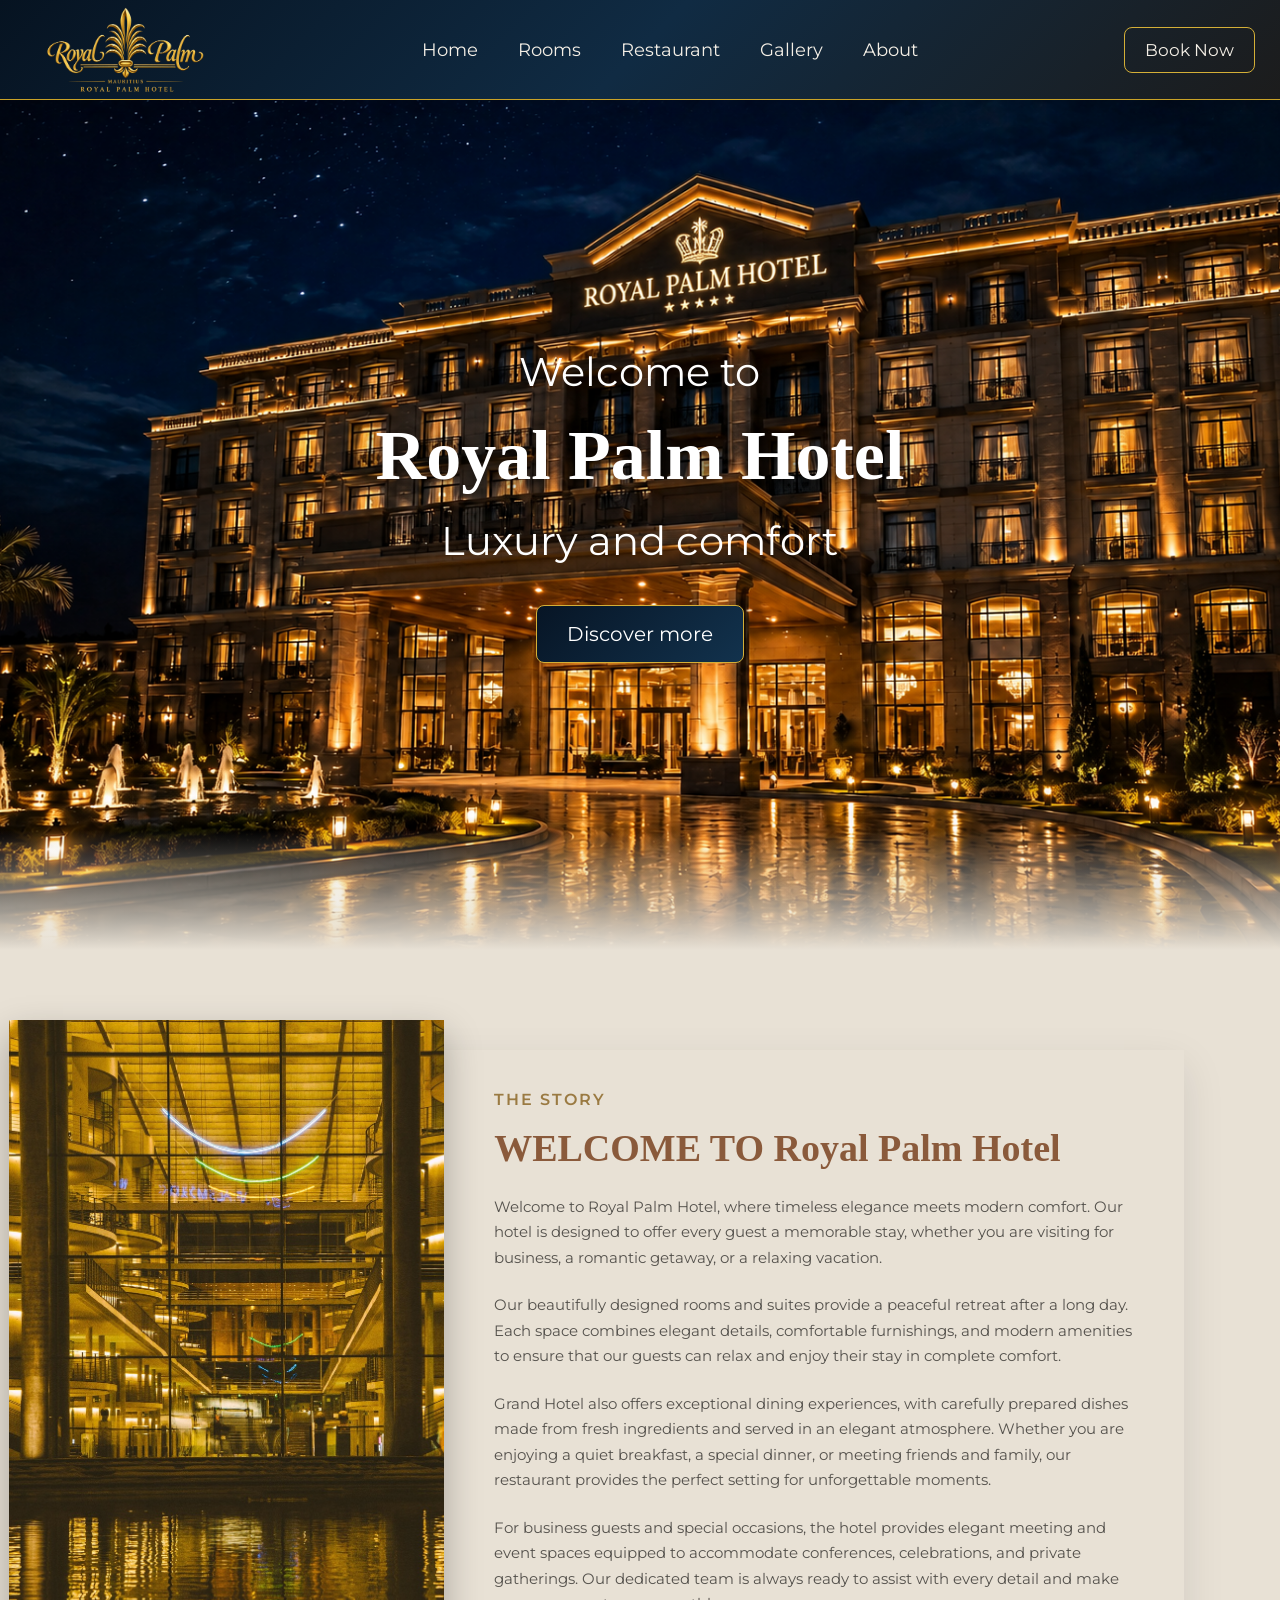
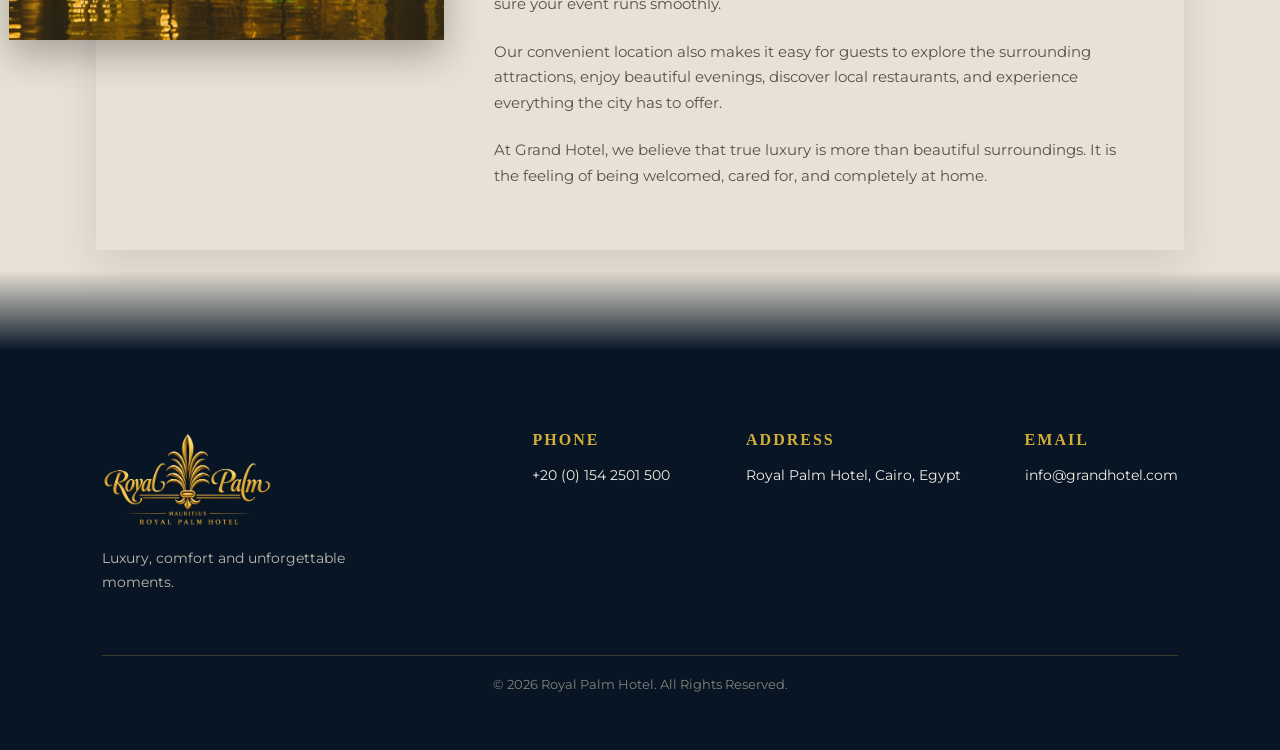
==== index.html @ 549cdb13 "Add files via upload" ====
<!DOCTYPE html>
<html lang="en">

<head>
    <meta charset="UTF-8">
    <meta name="viewport" content="width=device-width, initial-scale=1.0">
<link rel="icon" type="image/png" href="images/Main-image.png">
    
    <link rel="stylesheet"
        href="https://cdnjs.cloudflare.com/ajax/libs/font-awesome/6.5.2/css/all.min.css">
        <link rel="preconnect" href="https://fonts.googleapis.com">
<link rel="preconnect" href="https://fonts.gstatic.com" crossorigin>
<link href="https://fonts.googleapis.com/css2?family=Montserrat:wght@400;500;600;700&display=swap" rel="stylesheet">

    <title>Royal Palm Hotel</title>

    <link href="style.css" rel="stylesheet">
</head>

<body>

    <header>

        <div class="Main-image">

           <img src="images/Main-image.png" alt="Main image">

        </div>


    <nav>
        <a href="index.html">Home</a>
        <a href="restaurant.html">Rooms</a>
        <a href="restaurant.html">Restaurant</a>
        <a href="restaurant.html">Gallery</a>
        <a href="restaurant.html">About</a>
    </nav>
<button type="button" onclick="location.href='restaurant.html'">
    Book Now
</button>

    </header>


    
    <div id="cartBox" class="cart-box">

        

    </div>


    
    <main>

       <section class="hero">
       
    <div class="hero-content">
        <div class="h1">
        <p>Welcome to</p>
        <h1> Royal Palm Hotel</h1>
        <p>Luxury and comfort</p>

        <button  onclick="location.href='restaurant.html'" >Discover more</button>
        </div>
       

    </div>
    </section>

    <section class="ABOUT-HOTEL">

        <img src="images/abute.jpg"  class="about-image" >

        <div  class="ABOUT">
            

              <span>THE STORY</span>

        <h2>
            WELCOME TO Royal Palm Hotel
        </h2>

        <p>
            Welcome to Royal Palm Hotel, where timeless elegance meets modern
            comfort. Our hotel is designed to offer every guest a memorable
            stay, whether you are visiting for business, a romantic getaway,
            or a relaxing vacation.
        </p>

        <p>
            Our beautifully designed rooms and suites provide a peaceful
            retreat after a long day. Each space combines elegant details,
            comfortable furnishings, and modern amenities to ensure that our
            guests can relax and enjoy their stay in complete comfort.
        </p>

        <p>
            Grand Hotel also offers exceptional dining experiences, with
            carefully prepared dishes made from fresh ingredients and served
            in an elegant atmosphere. Whether you are enjoying a quiet
            breakfast, a special dinner, or meeting friends and family,
            our restaurant provides the perfect setting for unforgettable
            moments.
        </p>

        <p>
            For business guests and special occasions, the hotel provides
            elegant meeting and event spaces equipped to accommodate
            conferences, celebrations, and private gatherings. Our dedicated
            team is always ready to assist with every detail and make sure
            your event runs smoothly.
        </p>

        <p>
            Our convenient location also makes it easy for guests to explore
            the surrounding attractions, enjoy beautiful evenings, discover
            local restaurants, and experience everything the city has to
            offer.
        </p>

        <p>
            At Grand Hotel, we believe that true luxury is more than beautiful
            surroundings. It is the feeling of being welcomed, cared for,
            and completely at home.
        </p>


        </div>

    </section>

    </main>

   <footer>

    <div class="footer-content">

        <div class="footer-brand">
            <img src="images/Main-image.png" alt="Grand Hotel">

            <p>
                Luxury, comfort and unforgettable moments.
            </p>
        </div>


        <div class="footer-info">

            <div class="footer-item">
                <h3>PHONE</h3>
                <p>+20 (0) 154 2501 500</p>
            </div>

            <div class="footer-item">
                <h3>ADDRESS</h3>
                <p>Royal Palm Hotel, Cairo, Egypt</p>
            </div>

            <div class="footer-item">
                <h3>EMAIL</h3>
                <p>info@grandhotel.com</p>
            </div>

        </div>

    </div>


    <div class="footer-bottom">
        <p>© 2026 Royal Palm Hotel. All Rights Reserved.</p>
    </div>

</footer>


    <script src="script.js"></script>

</body>

</html>
---- style.css ----
* {
    margin: 0;
    padding: 0;
    box-sizing: border-box;
    font-family: 'Montserrat', sans-serif;
}

body {
    background: #E8E1D5;
    color: #071525;
}


/* =========================
   HEADER
========================= */

header {
    display: flex;
    align-items: center;
    justify-content: space-between;

    width: 100%;
    height: 100px;

    padding: 10px 25px;

    background: linear-gradient(
        135deg,
        #061321,
        #102B43,
        #1C1C1C
    );

    border-bottom: 1px solid #C9A227;
}

.Main-image img {
    width: 160px;
    display: block;
    margin: 0 10px 0 20px;
}

header nav {
    display: flex;
    align-items: center;

    padding: 10px;
    gap: 40px;
}

header nav a {
    color: #F4EFE6;
    text-decoration: none;

    font-size: 18px;

    transition: all 0.3s ease;
}

header nav a:hover {
    color: #D4AF37;
    transform: translateY(-3px);
}

header button {
    border: 1px solid #D4AF37;

    background: transparent;

    color: #F4EFE6;

    font-size: 17px;

    padding: 12px 20px;

    border-radius: 8px;

    transition: all 0.3s ease;
}

header button:hover {
    background: #D4AF37;
    color: #071525;

    transform: translateY(-3px);
}


/* =========================
   HERO
========================= */

.hero {
    position: relative;

    display: flex;
    flex-direction: column;
    align-items: center;
    justify-content: center;

    width: 100%;
    height: 850px;

    color: #FFFFFF;

    text-align: center;

    background-image: url(images/hotel3.png);

    background-size: cover;
    background-position: center center;
    background-repeat: no-repeat;

    font-size: 40px;

    overflow: hidden;
}


/* انتقال من الـHero للـAbout */

.hero::after {
    content: "";

    position: absolute;

    bottom: 0;
    left: 0;

    width: 100%;
    height: 120px;

    background: linear-gradient(
        to bottom,
        transparent,
        #E8E1D5
    );

    pointer-events: none;
}


.hero h1 {
    position: relative;
    z-index: 2;

    color: #FFFFFF;

    font-family: Georgia, serif;

    font-size: 70px;

    margin: 20px;

    text-shadow:
        0 3px 15px rgba(0, 0, 0, 0.8);

    transition:
        color 0.5s ease,
        transform 0.3s ease;
}

.hero h1:hover {
    color: #D4AF37;

    transform: translateY(-5px);
}


.hero button {
    position: relative;
    z-index: 2;

    border: 1px solid #D4AF37;

    background: linear-gradient(
        135deg,
        #071525,
        #12324D
    );

    color: #FFFFFF;

    font-size: 20px;

    padding: 16px 30px;

    border-radius: 8px;

    margin: 40px;

    transition: all 0.3s ease;
}

.hero button:hover {
    background: #D4AF37;

    color: #071525;

    transform: translateY(-5px);
}


/* =========================
   ABOUT
========================= */

.ABOUT-HOTEL {
    position: relative;

    width: 85%;
    min-height: 600px;

    margin: 100px auto;

    /*
       لون دافئ بين الأبيض والبيج
       عشان يربط الـHero بالـFooter
    */
    background: #E8E1D5;

    box-shadow:
        0 15px 40px rgba(7, 21, 37, 0.10);
}


.about-image {
    position: absolute;

    width: 40%;
    height: 620px;

    left: -8%;
    top: -30px;

    object-fit: cover;

    box-shadow:
        0 15px 35px rgba(0, 0, 0, 0.28);
}


.ABOUT {
    margin-left: 32%;

    padding: 40px 50px;
}


.ABOUT span {
    display: block;

    margin-bottom: 20px;

    color: #9A7A42;

    font-size: 16px;

    font-weight: 600;

    letter-spacing: 2px;
}


.ABOUT h2 {
    margin-bottom: 25px;

    color: #8A5A3B;

    font-family: Georgia, serif;

    font-size: 38px;

    line-height: 1.05;
}


.ABOUT p {
    margin-bottom: 22px;

    color: #55524D;

    font-size: 15px;

    line-height: 1.7;
}


/* =========================
   FOOTER
========================= */

footer {
    width: 100%;
    min-height: 360px;

    padding: 70px 8% 25px;

    background: linear-gradient(
        135deg,
        #061321,
        #102B43,
        #151515
    );

    border-top: 1px solid #D4AF37;

    color: #F4EFE6;
}


/* =========================
   FOOTER CONTENT
========================= */

.footer-content {
    width: 100%;
    max-width: 1200px;

    margin: 0 auto;

    display: flex;
    align-items: flex-start;
    justify-content: space-between;

    gap: 80px;
}


/* =========================
   LOGO
========================= */

.footer-brand {
    width: 30%;
}

.footer-brand img {
    width: 170px;
    height: auto;

    display: block;

    margin-bottom: 25px;
}

.footer-brand p {
    max-width: 250px;

    color: #aaa9a3;

    font-size: 14px;

    line-height: 1.7;
}


/* =========================
   INFORMATION
========================= */

footer {
    position: relative;

    width: 100%;
    min-height: 400px;

    padding: 80px 8% 30px;

    background: #071525;

    color: #F4EFE6;

    border-top: 1px solid #D4AF37;
}


/* انتقال ناعم من لون الـAbout إلى الفوتر */

footer::before {
    content: "";

    position: absolute;

    top: -80px;
    left: 0;

    width: 100%;
    height: 80px;

    background: linear-gradient(
        to bottom,
        rgba(232, 225, 213, 0),
        #071525
    );

    pointer-events: none;
}


/* =========================
   FOOTER CONTENT
========================= */

.footer-content {
    position: relative;
    z-index: 2;

    width: 100%;
    max-width: 1200px;

    margin: 0 auto;

    display: flex;

    align-items: flex-start;

    justify-content: space-between;

    gap: 80px;
}


/* =========================
   LOGO
========================= */

.footer-brand {
    width: 30%;
}

.footer-brand img {
    width: 170px;
    height: auto;

    display: block;

    margin-bottom: 20px;
}

.footer-brand p {
    max-width: 250px;

    color: #BDB8AF;

    font-size: 14px;

    line-height: 1.7;
}


/* =========================
   INFORMATION
========================= */

.footer-info {
    width: 60%;

    display: flex;

    justify-content: space-between;

    gap: 50px;
}


.footer-item {
    min-width: 150px;
}


.footer-item h3 {
    margin-bottom: 15px;

    color: #D4AF37;

    font-family: Georgia, serif;

    font-size: 16px;

    letter-spacing: 2px;
}


.footer-item p {
    color: #F4EFE6;

    font-size: 14px;

    line-height: 1.7;
}


/* =========================
   COPYRIGHT
========================= */

.footer-bottom {
    position: relative;
    z-index: 2;

    width: 100%;
    max-width: 1200px;

    margin: 60px auto 0;

    padding-top: 20px;

    text-align: center;

    border-top: 1px solid rgba(212, 175, 55, 0.25);
}


.footer-bottom p {
    color: #85827C;

    font-size: 13px;
}
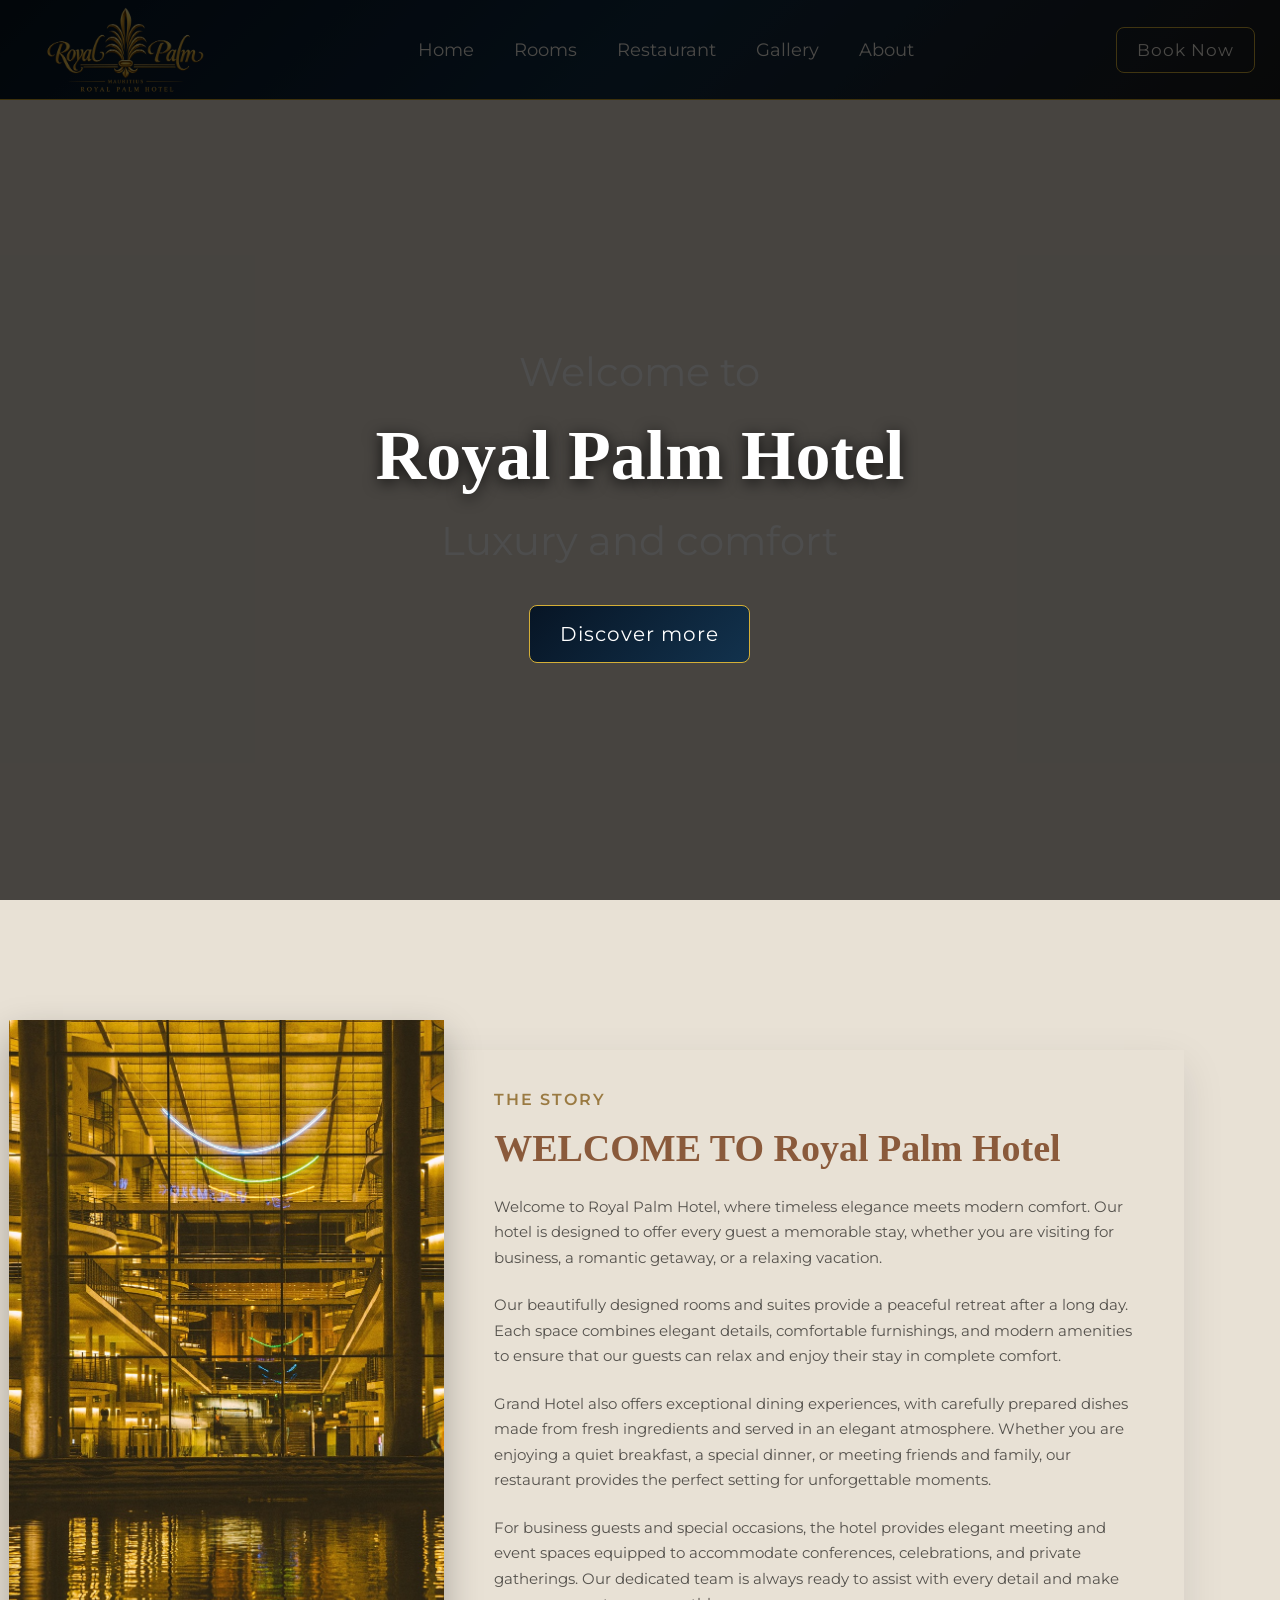
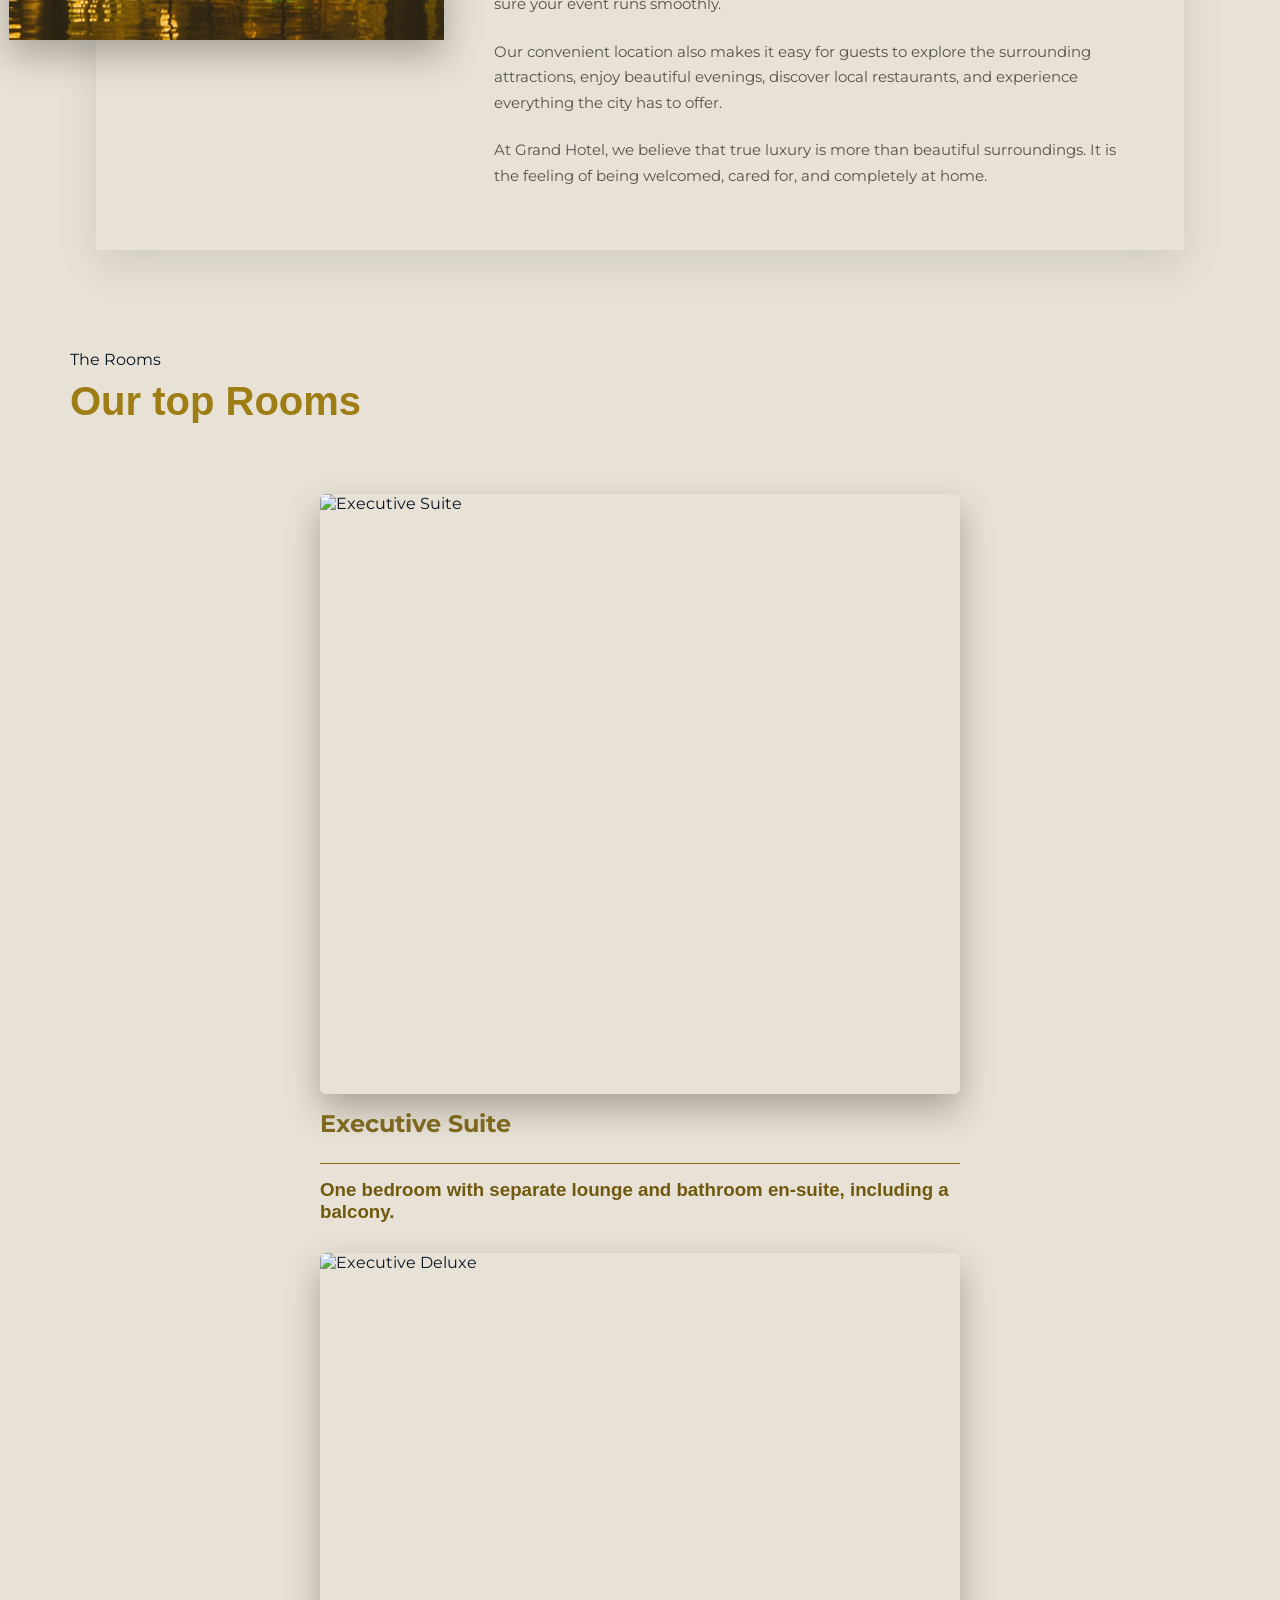
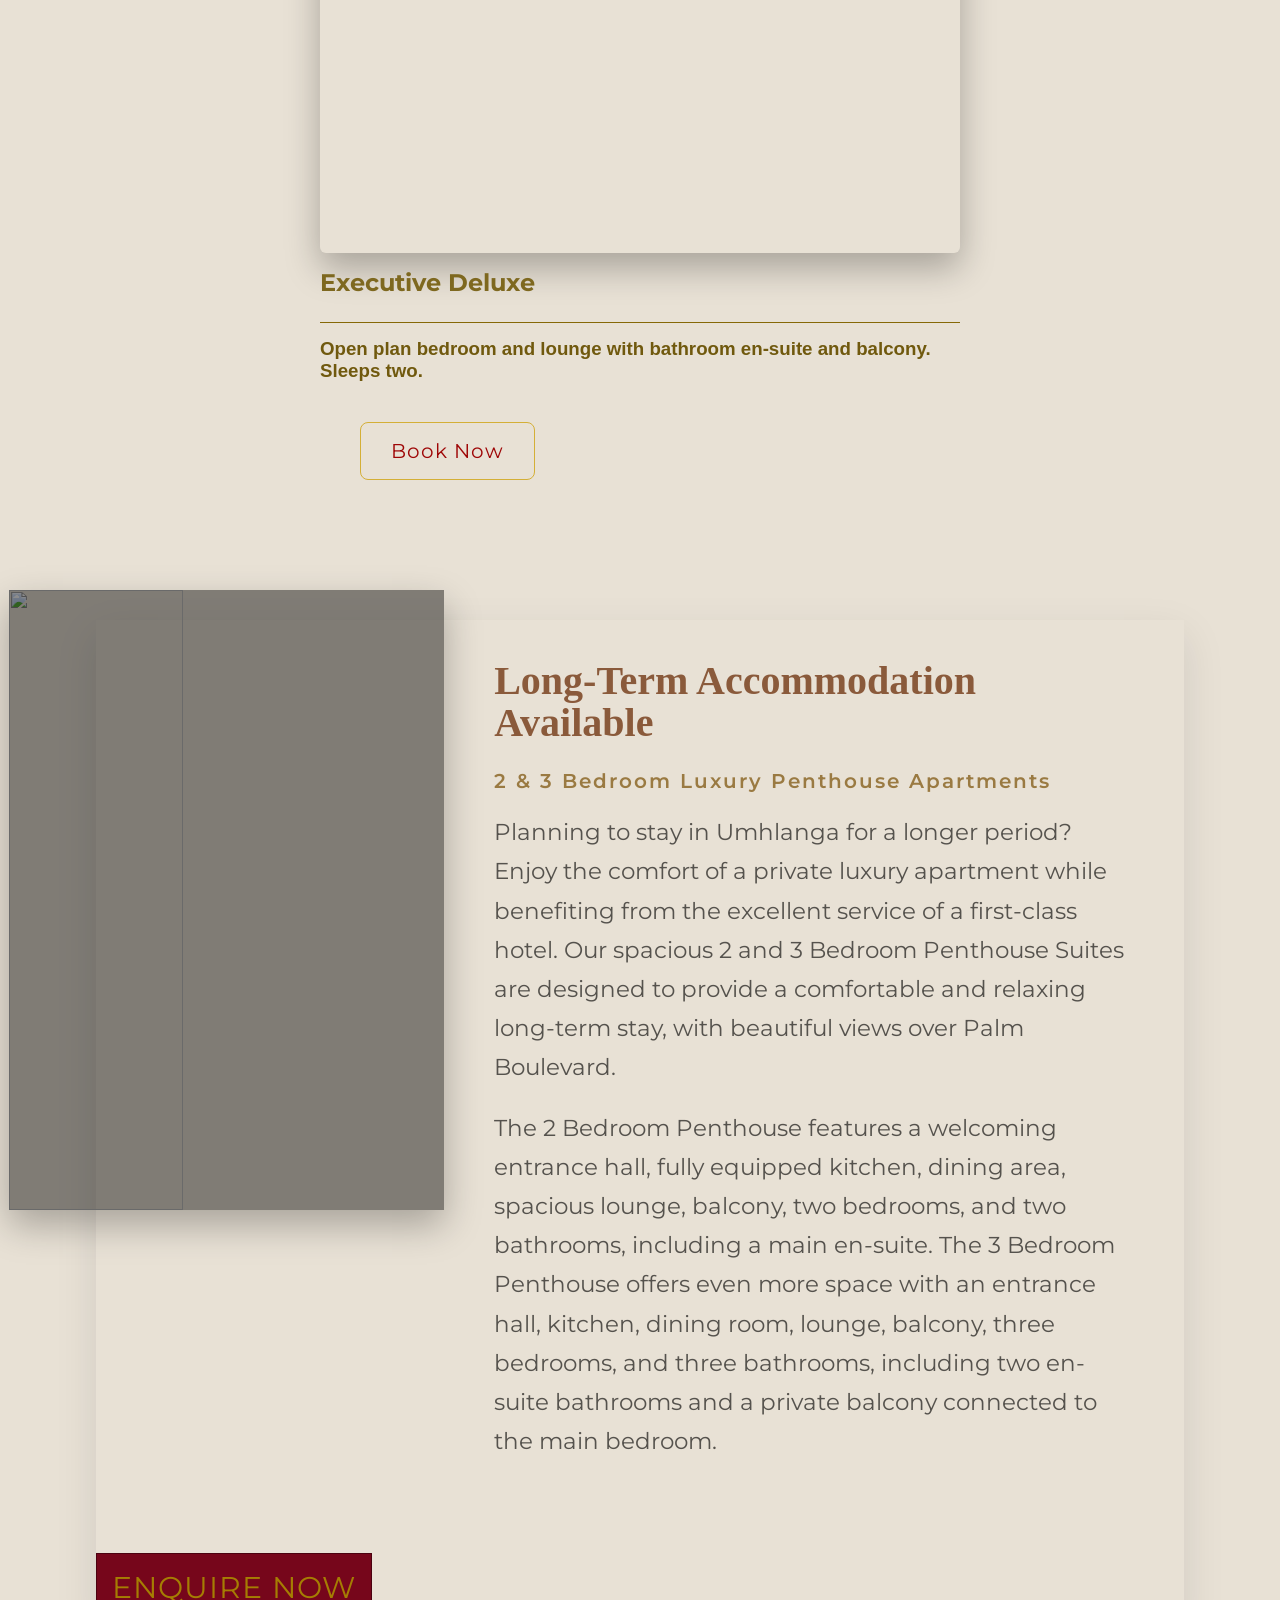
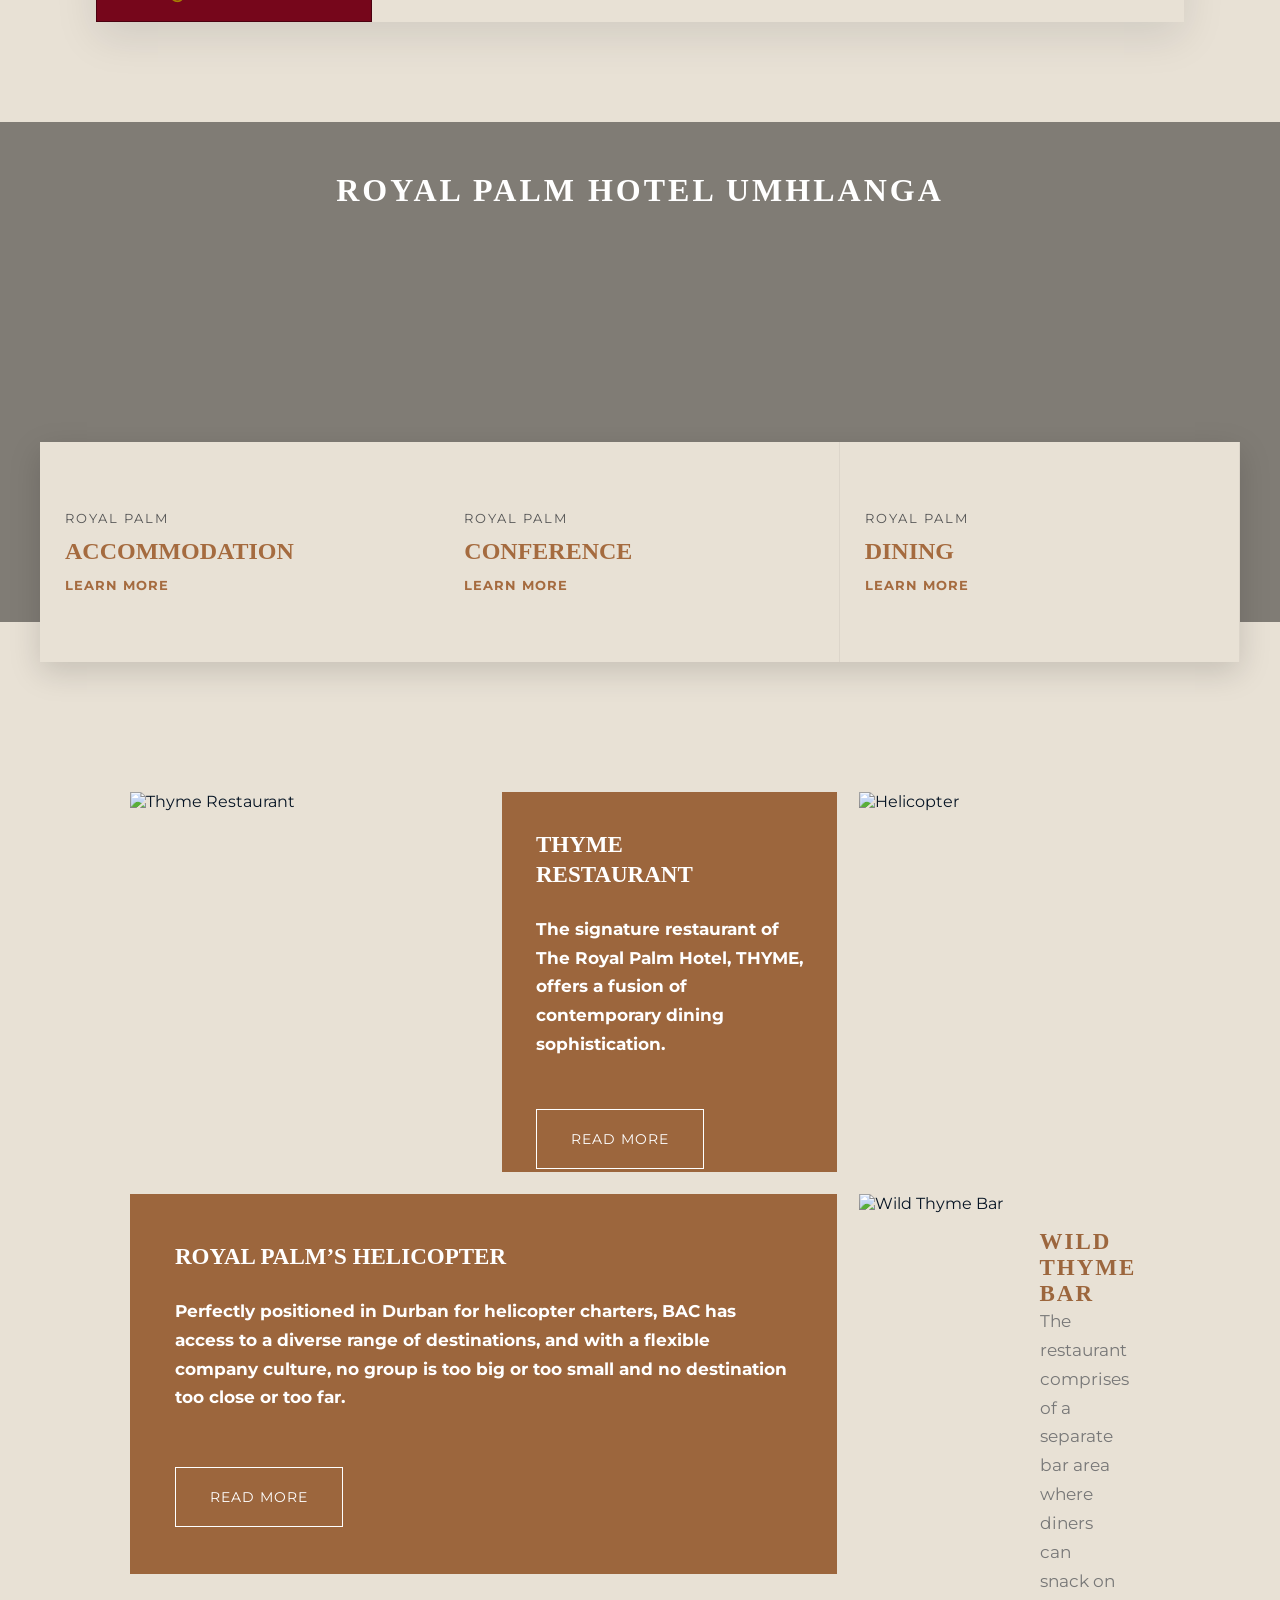
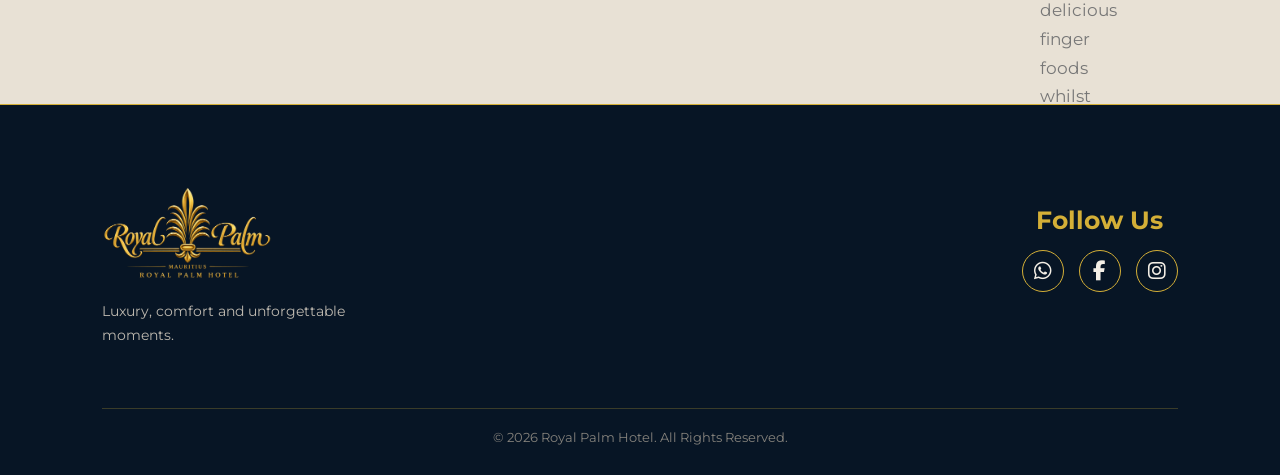
==== commit 43b856f3: "Add files via upload" ====
--- a/index.html
+++ b/index.html
@@ -54,7 +54,9 @@
     <main>
 
        <section class="hero">
-       
+        <div class="hero-slide" style="background-image: url(images/hotel5.png);"></div>
+    <div class="hero-slide" style="background-image: url(images/hotle4.png);"></div>
+    <div class="hero-slide" style="background-image: url(images/hotel3.png);"></div>
     <div class="hero-content">
         <div class="h1">
         <p>Welcome to</p>
@@ -128,7 +130,151 @@
 
         </div>
 
+       
     </section>
+    
+   <div class="Rooms-section">
+
+    <div class="Rooms-header">
+        <span>The Rooms</span>
+        <h1>Our top Rooms</h1>
+    </div>
+
+    <div class="Rooms">
+
+        <div class="room-card">
+            <img src="images/Room2.png" alt="Executive Suite">
+            <h2>Executive Suite</h2>
+            <hr>
+            
+            <h3>One bedroom with separate lounge and bathroom en-suite, including a balcony.</h3>
+        </div>
+
+        <div class="room-card">
+            <img src="images/Room1.png" alt="Executive Deluxe">
+            <h2>Executive Deluxe</h2>
+            <hr>
+            
+            <h3>Open plan bedroom and lounge with bathroom en-suite and balcony. Sleeps two.</h3>
+            <button>Book Now</button>
+        </div>
+
+    </div>
+
+</div>
+
+<section class="ABOUT-HOTEL1">
+
+        <img src="images/about2.jpg"  class="about-image" >
+
+        <div  class="ABOUT1">
+            
+
+              
+        <h2>
+            Long-Term Accommodation Available
+        </h2>
+        <span>2 & 3 Bedroom Luxury Penthouse Apartments</span>
+
+        <p>
+          Planning to stay in Umhlanga for a longer period? Enjoy the comfort of a private luxury apartment while benefiting from the excellent service of a first-class hotel. Our spacious 2 and 3 Bedroom Penthouse Suites are designed to provide a comfortable and relaxing long-term stay, with beautiful views over Palm Boulevard.
+        </p>
+
+        <p>
+          The 2 Bedroom Penthouse features a welcoming entrance hall, fully equipped kitchen, dining area, spacious lounge, balcony, two bedrooms, and two bathrooms, including a main en-suite. The 3 Bedroom Penthouse offers even more space with an entrance hall, kitchen, dining room, lounge, balcony, three bedrooms, and three bathrooms, including two en-suite bathrooms and a private balcony connected to the main bedroom.
+        </p>
+       
+        </div>
+    <button>  ENQUIRE NOW</button>
+       
+    </section>
+
+       <section class="umhlanga">
+        <h1>ROYAL PALM HOTEL UMHLANGA</h1>
+    </section>
+ 
+    <div class="cardss">
+        <div class="card card1">
+            <div class="card-text">
+                <span class="small-title">ROYAL PALM</span>
+                <h2>Accommodation</h2>
+                <a href="#">LEARN MORE</a>
+            </div>
+            <div class="card-img"></div>
+        </div>
+ 
+        <div class="card card2">
+            <div class="card-text">
+                <span class="small-title">ROYAL PALM</span>
+                <h2>Conference</h2>
+                <a href="#">LEARN MORE</a>
+            </div>
+            <div class="card-img"></div>
+        </div>
+ 
+        <div class="card card3">
+            <div class="card-text">
+                <span class="small-title">ROYAL PALM</span>
+                <h2>Dining</h2>
+                <a href="#">LEARN MORE</a>
+            </div>
+            <div class="card-img"></div>
+        </div>
+    </div>
+
+    <div class="container">
+
+    <div class="image-box">
+        <img src="images/about2.jpg" alt="Thyme Restaurant">
+    </div>
+
+    <div class="text-box">
+        <h2>THYME<br>RESTAURANT</h2>
+
+        <p>
+            The signature restaurant of The Royal Palm Hotel,
+            THYME, offers a fusion of contemporary dining
+            sophistication.
+        </p>
+
+        <button>READ MORE</button>
+    </div>
+
+    <div class="image-box big-image">
+        <img src="images/about2.jpg" alt="Helicopter">
+    </div>
+
+
+    <div class="text-box wide-text">
+        <h2>ROYAL PALM’S HELICOPTER</h2>
+
+        <p>
+            Perfectly positioned in Durban for helicopter charters,
+            BAC has access to a diverse range of destinations, and
+            with a flexible company culture, no group is too big or
+            too small and no destination too close or too far.
+        </p>
+
+        <button>READ MORE</button>
+    </div>
+
+    <div class="image-box">
+        <img src="images/about2.jpg" alt="Wild Thyme Bar">
+    </div>
+
+    <div class="white-box">
+        <h2>WILD THYME BAR</h2>
+
+        <p>
+            The restaurant comprises of a separate bar area where
+            diners can snack on delicious finger foods whilst
+            sipping exotic cocktails.
+        </p>
+
+        <button>READ MORE</button>
+    </div>
+
+</div>
 
     </main>
 
@@ -144,24 +290,21 @@
             </p>
         </div>
 
-
-        <div class="footer-info">
-
-            <div class="footer-item">
-                <h3>PHONE</h3>
-                <p>+20 (0) 154 2501 500</p>
-            </div>
-
-            <div class="footer-item">
-                <h3>ADDRESS</h3>
-                <p>Royal Palm Hotel, Cairo, Egypt</p>
-            </div>
-
-            <div class="footer-item">
-                <h3>EMAIL</h3>
-                <p>info@grandhotel.com</p>
-            </div>
-
+<div class="footer-social">
+    <h2>Follow Us</h2>
+
+    <div class="social-icons">
+        <a href="https://wa.me/201542501500" target="_blank" class="social-btn whatsapp">
+            <i class="fa-brands fa-whatsapp"></i>
+        </a>
+        <a href="https://facebook.com/yourpage" target="_blank" class="social-btn facebook">
+            <i class="fa-brands fa-facebook-f"></i>
+        </a>
+        <a href="https://instagram.com/yourpage" target="_blank" class="social-btn instagram">
+            <i class="fa-brands fa-instagram"></i>
+        </a>
+    </div>
+</div>
         </div>
 
     </div>
@@ -173,8 +316,11 @@
 
 </footer>
 
-
+<button id="backToTop" class="back-to-top" aria-label="Back to top">
+    <i class="fa-solid fa-arrow-up"></i>
+</button>
     <script src="script.js"></script>
+    
 
 </body>
 
--- a/style.css
+++ b/style.css
@@ -25,12 +25,7 @@
 
     padding: 10px 25px;
 
-    background: linear-gradient(
-        135deg,
-        #061321,
-        #102B43,
-        #1C1C1C
-    );
+    background: linear-gradient(135deg, #061321, #102B43, #1C1C1C);
 
     border-bottom: 1px solid #C9A227;
 }
@@ -41,10 +36,16 @@
     margin: 0 10px 0 20px;
 }
 
+.Main-image img::before {
+        content: "";
+        position: absolute;
+        inset: 0;
+        background: rgba(0, 0, 0, 0.45);
+    }
+
 header nav {
     display: flex;
     align-items: center;
-
     padding: 10px;
     gap: 40px;
 }
@@ -52,9 +53,7 @@
 header nav a {
     color: #F4EFE6;
     text-decoration: none;
-
     font-size: 18px;
-
     transition: all 0.3s ease;
 }
 
@@ -65,24 +64,17 @@
 
 header button {
     border: 1px solid #D4AF37;
-
     background: transparent;
-
     color: #F4EFE6;
-
     font-size: 17px;
-
     padding: 12px 20px;
-
     border-radius: 8px;
-
     transition: all 0.3s ease;
 }
 
 header button:hover {
     background: #D4AF37;
     color: #071525;
-
     transform: translateY(-3px);
 }
 
@@ -93,7 +85,6 @@
 
 .hero {
     position: relative;
-
     display: flex;
     flex-direction: column;
     align-items: center;
@@ -103,101 +94,81 @@
     height: 850px;
 
     color: #FFFFFF;
-
     text-align: center;
-
-    background-image: url(images/hotel3.png);
+    font-size: 40px;
+
+    overflow: hidden;
+}
+
+.hero-slide {
+    position: absolute;
+    inset: 0;
 
     background-size: cover;
     background-position: center center;
     background-repeat: no-repeat;
 
-    font-size: 40px;
-
-    overflow: hidden;
-}
-
-
-/* انتقال من الـHero للـAbout */
+    opacity: 0;
+    z-index: -1;
+
+    animation: heroFade 15s infinite;
+}
+
+.hero-slide:nth-child(1) { animation-delay: 0s; }
+.hero-slide:nth-child(2) { animation-delay: 7s; }
+.hero-slide:nth-child(3) { animation-delay: 15s; }
+
+@keyframes heroFade {
+    0%   { opacity: 0; }
+    5%   { opacity: 1; }
+    28%  { opacity: 1; }
+    33%  { opacity: 0; }
+    100% { opacity: 0; }
+}
 
 .hero::after {
     content: "";
-
     position: absolute;
-
     bottom: 0;
     left: 0;
-
     width: 100%;
     height: 120px;
-
-    background: linear-gradient(
-        to bottom,
-        transparent,
-        #E8E1D5
-    );
-
+    background: linear-gradient(to bottom, transparent, #E8E1D5);
     pointer-events: none;
 }
-
 
 .hero h1 {
     position: relative;
     z-index: 2;
-
     color: #FFFFFF;
-
     font-family: Georgia, serif;
-
     font-size: 70px;
-
     margin: 20px;
-
-    text-shadow:
-        0 3px 15px rgba(0, 0, 0, 0.8);
-
-    transition:
-        color 0.5s ease,
-        transform 0.3s ease;
+    text-shadow: 0 3px 15px rgba(0, 0, 0, 0.8);
+    transition: color 0.5s ease, transform 0.3s ease;
 }
 
 .hero h1:hover {
     color: #D4AF37;
-
     transform: translateY(-5px);
 }
-
 
 .hero button {
     position: relative;
     z-index: 2;
-
     border: 1px solid #D4AF37;
-
-    background: linear-gradient(
-        135deg,
-        #071525,
-        #12324D
-    );
-
+    background: linear-gradient(135deg, #071525, #12324D);
     color: #FFFFFF;
-
     font-size: 20px;
-
     padding: 16px 30px;
-
     border-radius: 8px;
-
     margin: 40px;
-
     transition: all 0.3s ease;
 }
 
 .hero button:hover {
     background: #D4AF37;
-
     color: #071525;
-
     transform: translateY(-5px);
 }
 
@@ -208,82 +179,256 @@
 
 .ABOUT-HOTEL {
     position: relative;
-
     width: 85%;
     min-height: 600px;
-
     margin: 100px auto;
-
-    /*
-       لون دافئ بين الأبيض والبيج
-       عشان يربط الـHero بالـFooter
-    */
     background: #E8E1D5;
-
-    box-shadow:
-        0 15px 40px rgba(7, 21, 37, 0.10);
-}
-
+    box-shadow: 0 15px 40px rgba(7, 21, 37, 0.10);
+    transition: all 0.4s ease;
+}
+
+.ABOUT-HOTEL:hover {
+
+   box-shadow: 0 0 10px #3a2e02, 0 0 30px #9f9778, 0 0 50px #3a2e02;
+    border-radius: 25px;
+    transform: translateY(-10px);
+}
+
+.about-image{
+    transition: all 0.4s ease;
+}
+
+.about-image:hover {
+     box-shadow: 0 0 10px #3a2e02, 0 0 30px #9f9778, 0 0 50px #3a2e02;
+    border-radius: 25px;
+    transform: translateY(-10px);
+}
 
 .about-image {
     position: absolute;
-
     width: 40%;
     height: 620px;
-
     left: -8%;
     top: -30px;
-
     object-fit: cover;
-
-    box-shadow:
-        0 15px 35px rgba(0, 0, 0, 0.28);
-}
-
+    box-shadow: 0 15px 35px rgba(0, 0, 0, 0.28);
+}
 
 .ABOUT {
     margin-left: 32%;
-
     padding: 40px 50px;
 }
-
 
 .ABOUT span {
     display: block;
-
     margin-bottom: 20px;
-
     color: #9A7A42;
-
     font-size: 16px;
-
     font-weight: 600;
-
     letter-spacing: 2px;
 }
-
 
 .ABOUT h2 {
     margin-bottom: 25px;
-
     color: #8A5A3B;
-
     font-family: Georgia, serif;
-
     font-size: 38px;
-
     line-height: 1.05;
 }
-
 
 .ABOUT p {
     margin-bottom: 22px;
-
     color: #55524D;
-
     font-size: 15px;
-
     line-height: 1.7;
+}
+
+
+/* =========================
+   ABOUT 1 (Second Block)
+========================= */
+
+.ABOUT-HOTEL1 {
+    position: relative;
+    width: 85%;
+    min-height: 500px;
+    margin: 100px auto;
+    transition: all 0.4s ease;
+    background: #E8E1D5;
+    box-shadow: 0 15px 40px rgba(7, 21, 37, 0.10);
+}
+
+.ABOUT-HOTEL1:hover {
+    box-shadow: 0 0 10px #3a2e02, 0 0 30px #3a2e02, 0 0 50px #3a2e02;
+    transform: translateY(-7px);
+}
+
+.about1-image {
+    position: absolute;
+    width: 40%;
+    height: 300px;
+    left: -8%;
+    top: -30px;
+    object-fit: cover;
+    box-shadow: 0 15px 35px rgba(0, 0, 0, 0.28);
+    transition: all 0.4s ease;
+}
+
+.ABOUT-HOTEL1 img {
+    transition: all 0.4s ease;
+}
+
+.ABOUT-HOTEL1 img:hover {
+    box-shadow: 0 0 10px #3a2e02, 0 0 30px #3a2e02, 0 0 50px #3a2e02;
+    border-radius: 25px;
+    transform: translateY(-7px);
+}
+
+.ABOUT-HOTEL1 img::before {
+        content: "";
+        position: absolute;
+        inset: 0;
+        background: rgba(0, 0, 0, 0.45);
+    }
+
+.ABOUT1 {
+    margin-left: 32%;
+    padding: 40px 50px;
+}
+
+.ABOUT1 span {
+    display: block;
+    margin-bottom: 20px;
+    color: #9A7A42;
+    font-size: 20px;
+    font-weight: 600;
+    letter-spacing: 2px;
+}
+
+.ABOUT1 h2 {
+    margin-bottom: 25px;
+    color: #8A5A3B;
+    font-family: Georgia, serif;
+    font-size: 40px;
+    line-height: 1.05;
+}
+
+.ABOUT1 p {
+    margin-bottom: 22px;
+    color: #55524D;
+    font-size: 23px;
+    line-height: 1.7;
+}
+
+.ABOUT-HOTEL1 button {
+    display: flex;
+    margin-top: 30px;
+    font-size: 30px;
+    padding: 15px;
+    border: 1px solid #4b0110;
+    color: #a57d03;
+    background-color: #76061b;
+    transition: 0.4s;
+}
+
+.ABOUT-HOTEL1 button:hover {
+    background: #7e0303;
+    color: #071525;
+    box-shadow: 0 0 10px #3d0101, 0 0 30px #3d0101, 0 0 50px #3d0101;
+    transform: translateY(-7px);
+}
+
+
+/* =========================
+   ROOMS
+========================= */
+
+.Rooms-header {
+    text-align: left;
+    margin: 70px;
+}
+
+.Rooms-header h1 {
+    font-size: 40px;
+    font-family: 'Gill Sans', 'Gill Sans MT', Calibri, 'Trebuchet MS', sans-serif;
+    margin-top: 10px;
+    color: #9d7d14;
+}
+
+.Rooms {
+    display: flex;
+    justify-content: center;
+    align-items: flex-start;
+    gap: 30px;
+    flex-wrap: wrap;
+}
+
+.room-card {
+    width: 50%;
+    max-width: 700px;
+}
+
+.room-card img {
+    width: 100%;
+    height: 600px;
+    object-fit: cover;
+    border-radius: 6px;
+    display: block;
+    box-shadow: 0 15px 35px rgba(0, 0, 0, 0.28);
+    transition: all 0.5s ease;
+}
+
+.room-card img::before {
+        content: "";
+        position: absolute;
+        inset: 0;
+        background: rgba(0, 0, 0, 0.45);
+    }
+
+.room-card img:hover {
+    box-shadow: 0 0 10px #3a2e02, 0 0 30px #9f9778, 0 0 50px #3a2e02;
+    border-radius: 25px;
+    transform: translateY(-10px);
+}
+
+.room-card h2 {
+    margin-bottom: 25px;
+    margin-top: 15px;
+    gap: 20px;
+    color: #7e681f;
+}
+
+.room-card h3 {
+    font-family: 'Gill Sans', 'Gill Sans MT', Calibri, 'Trebuchet MS', sans-serif;
+    margin-top: 15px;
+    color: #70590e;
+}
+
+.room-card hr {
+    border: none;
+    height: 1px;
+    background-color: #866806;
+    margin: 15px 0;
+}
+
+.room-card button {
+    display: flex;
+    justify-content: left;
+    padding: 16px 30px;
+    margin: 40px;
+    border-radius: 8px;
+    transition: all 0.3s ease;
+    border: 1px solid #D4AF37;
+    color: #9e0606;
+    font-size: 20px;
+    background: transparent;
+}
+
+.room-card button:hover {
+    background: #D4AF37;
+    color: #071525;
+    box-shadow: 0 0 10px #755c03, 0 0 30px #755c03, 0 0 50px #755c03;
+    transform: translateY(-7px);
 }
 
 
@@ -292,45 +437,26 @@
 ========================= */
 
 footer {
+    position: relative;
     width: 100%;
-    min-height: 360px;
-
-    padding: 70px 8% 25px;
-
-    background: linear-gradient(
-        135deg,
-        #061321,
-        #102B43,
-        #151515
-    );
-
+    min-height: 50px;
+    padding: 80px 8% 30px;
+    background: #071525;
+    color: #F4EFE6;
     border-top: 1px solid #D4AF37;
-
-    color: #F4EFE6;
-}
-
-
-/* =========================
-   FOOTER CONTENT
-========================= */
+}
 
 .footer-content {
+    position: relative;
+    z-index: 2;
     width: 100%;
-    max-width: 1200px;
-
+    max-width: 1100px;
     margin: 0 auto;
-
     display: flex;
     align-items: flex-start;
     justify-content: space-between;
-
     gap: 80px;
 }
-
-
-/* =========================
-   LOGO
-========================= */
 
 .footer-brand {
     width: 30%;
@@ -339,182 +465,416 @@
 .footer-brand img {
     width: 170px;
     height: auto;
-
     display: block;
-
-    margin-bottom: 25px;
+    margin-bottom: 20px;
 }
 
 .footer-brand p {
     max-width: 250px;
-
-    color: #aaa9a3;
-
+    color: #BDB8AF;
     font-size: 14px;
-
     line-height: 1.7;
 }
-
-
-/* =========================
-   INFORMATION
-========================= */
-
-footer {
-    position: relative;
-
-    width: 100%;
-    min-height: 400px;
-
-    padding: 80px 8% 30px;
-
-    background: #071525;
-
-    color: #F4EFE6;
-
-    border-top: 1px solid #D4AF37;
-}
-
-
-/* انتقال ناعم من لون الـAbout إلى الفوتر */
-
-footer::before {
-    content: "";
-
-    position: absolute;
-
-    top: -80px;
-    left: 0;
-
-    width: 100%;
-    height: 80px;
-
-    background: linear-gradient(
-        to bottom,
-        rgba(232, 225, 213, 0),
-        #071525
-    );
-
-    pointer-events: none;
-}
-
-
-/* =========================
-   FOOTER CONTENT
-========================= */
-
-.footer-content {
-    position: relative;
-    z-index: 2;
-
-    width: 100%;
-    max-width: 1200px;
-
-    margin: 0 auto;
-
-    display: flex;
-
-    align-items: flex-start;
-
-    justify-content: space-between;
-
-    gap: 80px;
-}
-
-
-/* =========================
-   LOGO
-========================= */
-
-.footer-brand {
-    width: 30%;
-}
-
-.footer-brand img {
-    width: 170px;
-    height: auto;
-
-    display: block;
-
-    margin-bottom: 20px;
-}
-
-.footer-brand p {
-    max-width: 250px;
-
-    color: #BDB8AF;
-
-    font-size: 14px;
-
-    line-height: 1.7;
-}
-
-
-/* =========================
-   INFORMATION
-========================= */
 
 .footer-info {
     width: 60%;
-
-    display: flex;
-
+    display: flex;
     justify-content: space-between;
-
     gap: 50px;
 }
-
 
 .footer-item {
     min-width: 150px;
 }
 
-
 .footer-item h3 {
     margin-bottom: 15px;
-
     color: #D4AF37;
-
     font-family: Georgia, serif;
-
     font-size: 16px;
-
     letter-spacing: 2px;
 }
-
 
 .footer-item p {
     color: #F4EFE6;
-
     font-size: 14px;
-
     line-height: 1.7;
 }
 
-
-/* =========================
-   COPYRIGHT
-========================= */
+.footer-social {
+    display: flex;
+    flex-direction: column;
+    align-items: center;
+    gap: 15px;
+    margin-top: 20px;
+}
+
+.footer-social h2 {
+    color: #D4AF37;
+    font-size: 25px;
+}
+
+.social-icons {
+    display: flex;
+    gap: 15px;
+}
+
+.social-btn {
+    display: flex;
+    align-items: center;
+    justify-content: center;
+    width: 42px;
+    height: 42px;
+    border: 1px solid #D4AF37;
+    border-radius: 50%;
+    color: #F4EFE6;
+    font-size: 20px;
+    text-decoration: none;
+    background: transparent;
+    transition: all 0.3s ease;
+}
+
+.social-btn:hover {
+    background: #D4AF37;
+    color: #071525;
+    transform: translateY(-4px);
+}
 
 .footer-bottom {
     position: relative;
     z-index: 2;
-
     width: 100%;
     max-width: 1200px;
-
     margin: 60px auto 0;
-
     padding-top: 20px;
-
     text-align: center;
-
     border-top: 1px solid rgba(212, 175, 55, 0.25);
 }
-
 
 .footer-bottom p {
     color: #85827C;
-
     font-size: 13px;
-}+}
+
+
+/* =========================
+   BACK TO TOP
+========================= */
+
+.back-to-top {
+    position: fixed;
+    bottom: 30px;
+    right: 30px;
+    width: 50px;
+    height: 50px;
+    display: flex;
+    align-items: center;
+    justify-content: center;
+    background: #D4AF37;
+    color: #071525;
+    border: none;
+    border-radius: 50%;
+    font-size: 20px;
+    cursor: pointer;
+    opacity: 0;
+    visibility: hidden;
+    transform: translateY(20px);
+    transition: all 0.3s ease;
+    z-index: 999;
+}
+
+.back-to-top.show {
+    opacity: 1;
+    visibility: visible;
+    transform: translateY(0);
+}
+
+.back-to-top:hover {
+    background: #071525;
+    color: #D4AF37;
+    transform: translateY(-5px);
+}
+
+
+  .umhlanga {
+        display: flex;
+        justify-content: center;
+        align-items: flex-start;
+        padding-top: 50px;
+ 
+        background-image: url('https://images.unsplash.com/photo-1566073771259-6a8506099945?w=1600');
+        background-size: cover;
+        background-position: center;
+ 
+        width: 100%;
+        height: 500px;
+ 
+        position: relative;
+    }
+ 
+    /* طبقة سودة شفافة فوق الصورة عشان العنوان يبان واضح */
+    .umhlanga::before {
+        content: "";
+        position: absolute;
+        inset: 0;
+        background: rgba(0, 0, 0, 0.45);
+    }
+ 
+    .umhlanga h1 {
+        position: relative;
+        z-index: 2;
+        color: #fff;
+        font-family: Georgia, 'Times New Roman', serif;
+        letter-spacing: 3px;
+        font-size: 32px;
+    }
+ 
+    /* ============ Cards Container (متراكب فوق الهيرو) ============ */
+    .cardss {
+        display: flex;
+        justify-content: center;
+        align-items: stretch;
+        gap: 0;
+ 
+        max-width: 1200px;
+        margin: -180px auto 30px auto; /* ده السر: بيسحب الكروت فوق على صورة الخلفية */
+        background-color: #ffffff;
+        position: relative;
+        z-index: 3;
+ 
+        box-shadow: 0 10px 30px rgba(0, 0, 0, 0.15);
+        
+    }
+ 
+    /* ============ كل كارد ============ */
+    .card {
+        flex: 1;
+        display: flex;
+        background-color: #E8E1D5; /* اللون الرمادي الفاتح */
+        min-height: 220px;
+        position: relative;
+        overflow: hidden;
+
+       
+    }
+ 
+    .card + .card {
+        border-right: 1px solid rgba(0,0,0,0.05);
+    }
+ 
+    .card-text {
+        flex: 1;
+        padding: 30px 25px;
+        display: flex;
+        flex-direction: column;
+        justify-content: center;
+        gap: 12px;
+    }
+ 
+    .card-text .small-title {
+        font-size: 13px;
+        letter-spacing: 2px;
+        color: #555;
+        text-transform: uppercase;
+    }
+ 
+    .card-text h2 {
+        font-family: Georgia, 'Times New Roman', serif;
+        color: #a56b3f; /* اللون البني/الذهبي */
+        font-size: 24px;
+        text-transform: uppercase;
+    }
+ 
+    .card-text a {
+        color: #a56b3f;
+        text-decoration: none;
+        font-size: 13px;
+        letter-spacing: 1px;
+        font-weight: bold;
+    }
+ 
+    .card-text a:hover {
+        text-decoration: underline;
+    }
+ 
+    /* الصورة المائلة (القصة الديجونال) */
+    .card-img {
+        width: 40%;
+        background-size: cover;
+        background-position: center;
+ 
+        /* القص المائل: نفس اللي في الصورة المرفقة */
+        clip-path: polygon(45% 0, 100% 0, 100% 100%, 0% 100%);
+    }
+ 
+    .card1 .card-img {
+        background-image: url('https://images.unsplash.com/photo-1631049307264-da0ec9d70304?w=600');
+    }
+ 
+    .card2 .card-img {
+        background-image: url('https://images.unsplash.com/photo-1517840901100-8179e982acb7?w=600');
+    }
+ 
+    .card3 .card-img {
+        background-image: url('https://images.unsplash.com/photo-1414235077428-338989a2e8c0?w=600');
+    }
+ 
+    @media (max-width: 900px) {
+        .cardss {
+            flex-direction: column;
+            margin-top: -100px;
+        }
+        .card + .card {
+            border-right: none;
+            border-top: 1px solid rgba(0,0,0,0.05);
+        }
+    }
+
+.container {
+    display: grid;
+
+    grid-template-columns: 350px 335px 1fr;
+
+    grid-template-rows: 380px 380px;
+
+    gap: 22px;
+
+    margin: 130px;
+    
+     transition: all 0.5s ease;
+}
+
+
+
+/* Images */
+
+.image-box {
+    width: 100%;
+    height: 100%;
+}
+
+.image-box img {
+    width: 100%;
+    height: 100%;
+    object-fit: cover;
+    display: block;
+     transition: all 0.5s ease;
+}
+
+.image-box img:hover {
+     box-shadow: 0 0 10px #3a2e02, 0 0 30px #9f9778, 0 0 50px #3a2e02;
+    border-radius: 25px;
+    transform: translateY(-10px);
+}
+
+
+
+/* First brown box */
+
+.text-box {
+    background-color: #9c663d;
+    color: white;
+    padding: 38px 34px;
+     transition: all 0.5s ease;
+}
+.text-box:hover {
+   
+     box-shadow: 0 0 10px #3a2e02, 0 0 30px #9f9778, 0 0 50px #3a2e02;
+    border-radius: 25px;
+    transform: translateY(-10px);
+}
+
+.text-box h2 {
+    font-family: Georgia, serif;
+    font-size: 23px;
+    line-height: 1.3;
+    margin: 0 0 25px;
+}
+
+.text-box p {
+    font-size: 17px;
+    line-height: 1.7;
+    font-weight: bold;
+    margin-bottom: 50px;
+}
+
+button {
+    background: transparent;
+    border: 1px solid white;
+    color: white;
+    padding: 20px 34px;
+    font-size: 14px;
+    letter-spacing: 1px;
+}
+
+
+/* Helicopter text */
+
+.wide-text {
+    grid-column: 1 / 3;
+    grid-row: 2;
+    padding: 48px 45px;
+}
+
+.wide-text p {
+    max-width: 620px;
+    margin-bottom: 55px;
+}
+
+
+/* Helicopter image */
+
+.big-image {
+    grid-column: 3;
+    grid-row: 1;
+}
+
+
+/* Bar image */
+
+.container > .image-box:nth-child(5) {
+    grid-column: 3;
+    grid-row: 2;
+    width: 50%;
+}
+
+
+/* White box */
+
+.white-box {
+    grid-column: 3;
+    grid-row: 2;
+
+    background-color: #E8E1D5;
+
+    padding: 35px 35px 20px;
+
+    margin-left: 50%;
+     transition: all 0.5s ease;
+}
+
+.white-box:hover {
+ box-shadow: 0 0 10px #3a2e02, 0 0 30px #9f9778, 0 0 50px #3a2e02;
+    border-radius: 25px;
+    transform: translateY(-10px);
+}
+
+.white-box h2 {
+    color: #9c663d;
+    font-family: Georgia, serif;
+    font-size: 23px;
+    letter-spacing: 2px;
+}
+
+.white-box p {
+    color: #777;
+    font-size: 17px;
+    line-height: 1.7;
+}
+
+.white-box button {
+    color: #222;
+    border: 1px solid #222;
+    margin-top: 20px;
+}
+
